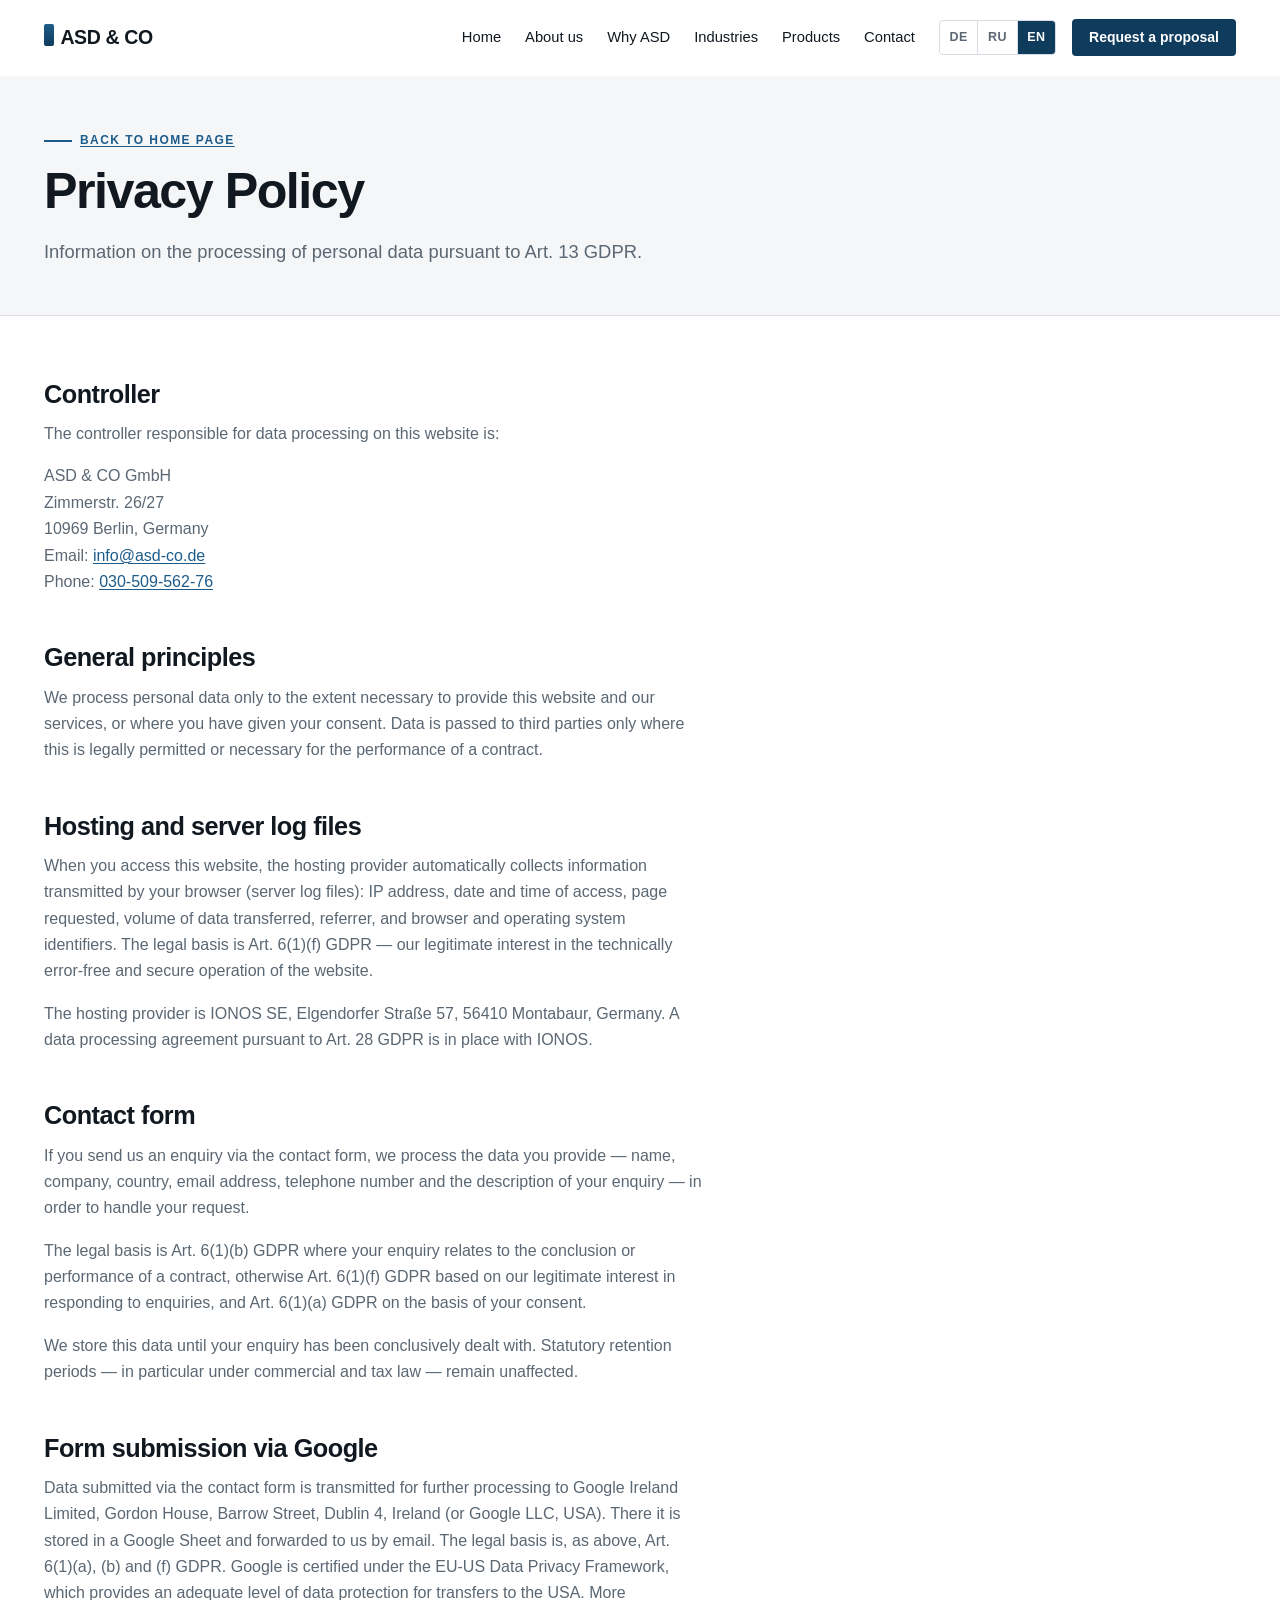
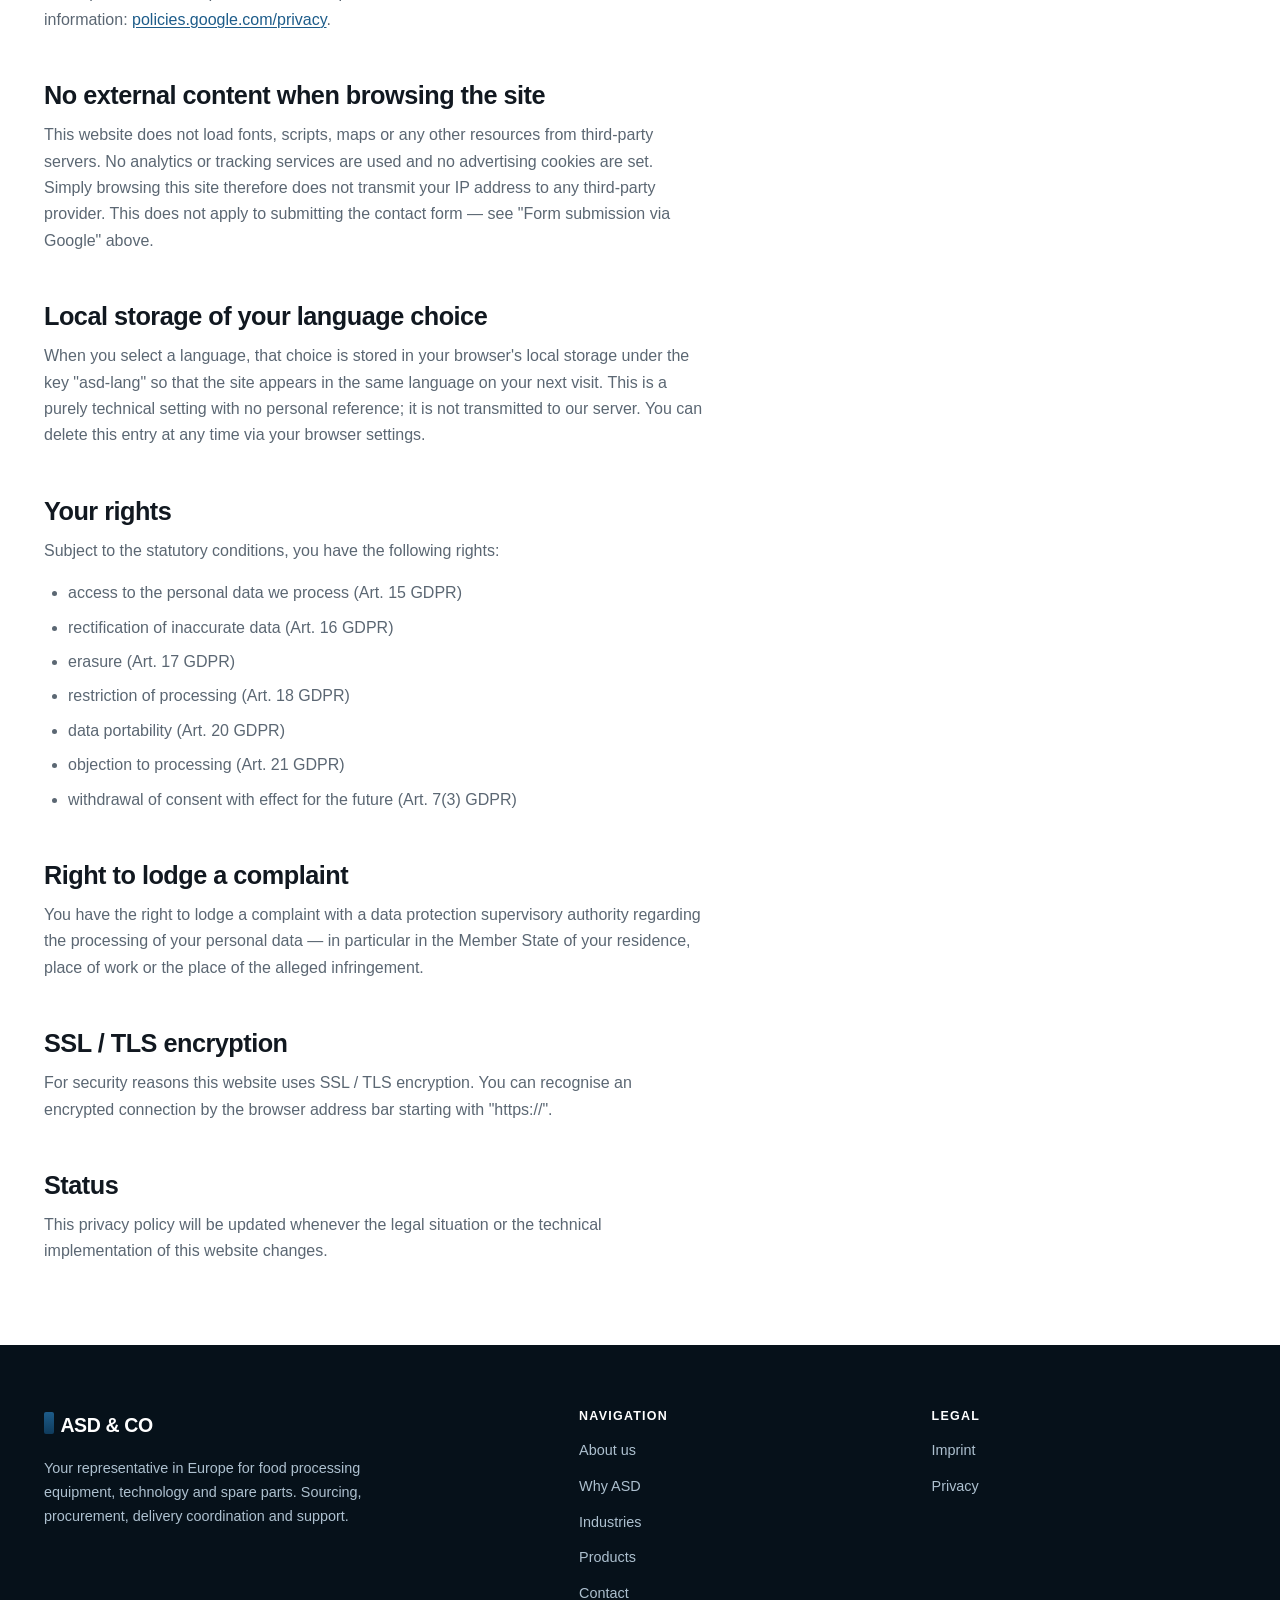
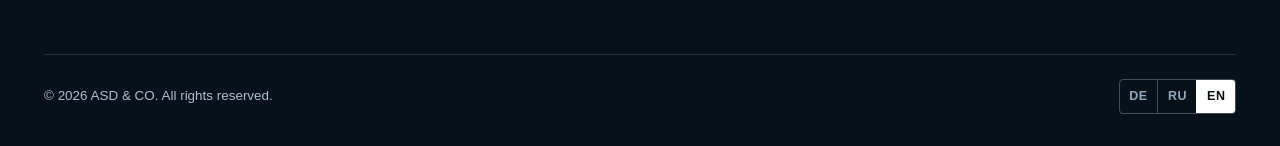
==== datenschutz.html @ ceb047a6 "Initial commit: ASD & CO Website Dreisprachige (DE/RU/EN) Unternehmenswebsite mit Kontaktformular, G" ====
<!DOCTYPE html>
<html lang="de">
<head>
<meta charset="utf-8">
<meta name="viewport" content="width=device-width, initial-scale=1">
<title data-i18n="prv.metaTitle">Datenschutzerklärung — ASD &amp; CO</title>
<meta name="robots" content="noindex">
<link rel="stylesheet" href="assets/css/style.css?v=13">
<link rel="icon" href="data:image/svg+xml,<svg xmlns='http://www.w3.org/2000/svg' viewBox='0 0 32 32'><rect width='32' height='32' rx='6' fill='%230f3b5c'/><text x='16' y='22' font-family='Arial' font-size='15' font-weight='bold' fill='white' text-anchor='middle'>A</text></svg>">
</head>
<body>

<a class="skip-link" href="#main" data-i18n="a11y.skip">Zum Inhalt springen</a>

<header class="header" id="header">
  <div class="header__inner">
    <a class="brand" href="index.html" aria-label="ASD &amp; CO">
      <span class="brand__mark" aria-hidden="true"></span>
      ASD &amp; CO
    </a>

    <nav class="nav" id="nav" data-i18n-aria="a11y.nav" aria-label="Hauptnavigation">
      <ul class="nav__list">
        <li><a class="nav__link" href="index.html"            data-i18n="nav.home">Startseite</a></li>
        <li><a class="nav__link" href="index.html#about"      data-i18n="nav.about">Über uns</a></li>
        <li><a class="nav__link" href="index.html#why"        data-i18n="nav.why">Warum ASD</a></li>
        <li><a class="nav__link" href="index.html#industries" data-i18n="nav.industries">Branchen</a></li>
        <li><a class="nav__link" href="index.html#supply"     data-i18n="nav.supply">Produkte</a></li>
        <li><a class="nav__link" href="index.html#contact"    data-i18n="nav.contact">Kontakt</a></li>
      </ul>
    </nav>

    <div class="header__actions">
      <div class="lang" role="group" data-i18n-aria="a11y.lang" aria-label="Sprache wählen">
        <button class="lang__btn" type="button" data-lang="de" aria-pressed="true">DE</button>
        <button class="lang__btn" type="button" data-lang="ru" aria-pressed="false">RU</button>
        <button class="lang__btn" type="button" data-lang="en" aria-pressed="false">EN</button>
      </div>
      <a class="btn btn--primary btn--sm header__cta" href="index.html#contact" data-i18n="cta.offer">Angebot erhalten</a>
    </div>
    <button class="burger" type="button" id="burger" aria-expanded="false" aria-controls="nav"
            data-i18n-aria="a11y.menu" aria-label="Menü öffnen">
      <span></span><span></span><span></span>
    </button>
  </div>
</header>

<main id="main">

<section class="page-head">
  <div class="container">
    <p class="eyebrow"><a href="index.html" data-i18n="legal.backHome">Zurück zur Startseite</a></p>
    <h1 data-i18n="prv.title">Datenschutzerklärung</h1>
    <p class="lead" data-i18n="prv.lead">Informationen zur Verarbeitung personenbezogener Daten nach Art. 13 DSGVO.</p>
  </div>
</section>

<section class="legal">
  <div class="container">
    <div class="legal__body">

      <h2 data-i18n="prv.h1">Verantwortlicher</h2>
      <p data-i18n="prv.h1t">Verantwortlich für die Datenverarbeitung auf dieser Website ist:</p>
      <address>
        ASD &amp; CO GmbH<br>
        Zimmerstr. 26/27<br>
        10969 Berlin, <span data-i18n="contact.country">Deutschland</span><br>
        <span data-i18n="contact.mailLabel">E-Mail</span>: <a href="mailto:info@asd-co.de">info@asd-co.de</a><br>
        <span data-i18n="contact.phoneLabel">Telefon</span>: <a href="tel:+493050956276">030-509-562-76</a>
      </address>

      <h2 data-i18n="prv.h2">Grundsätzliches</h2>
      <p data-i18n="prv.h2t">
        Wir verarbeiten personenbezogene Daten nur, soweit dies zur Bereitstellung dieser Website
        und unserer Leistungen erforderlich ist oder Sie eingewilligt haben. Eine Weitergabe an
        Dritte erfolgt nur, wenn dies gesetzlich zulässig oder für die Vertragserfüllung
        erforderlich ist.
      </p>

      <h2 data-i18n="prv.h3">Hosting und Server-Logfiles</h2>
      <p data-i18n="prv.h3t">
        Beim Aufruf dieser Website erhebt der Hosting-Anbieter automatisch Informationen, die Ihr
        Browser übermittelt (Server-Logfiles): IP-Adresse, Datum und Uhrzeit des Zugriffs,
        aufgerufene Seite, übertragene Datenmenge, Referrer sowie Browser- und
        Betriebssystemkennung. Rechtsgrundlage ist Art. 6 Abs. 1 lit. f DSGVO — unser berechtigtes
        Interesse am technisch fehlerfreien und sicheren Betrieb der Website.
      </p>
      <p data-i18n="prv.hosting">
        Hosting-Anbieter ist IONOS SE, Elgendorfer Straße 57, 56410 Montabaur, Deutschland.
        Mit IONOS besteht ein Vertrag zur Auftragsverarbeitung nach Art. 28 DSGVO.
      </p>

      <h2 data-i18n="prv.h4">Kontaktformular</h2>
      <p data-i18n="prv.h4t1">
        Wenn Sie uns über das Kontaktformular eine Anfrage senden, verarbeiten wir die von Ihnen
        angegebenen Daten — Name, Unternehmen, Land, E-Mail-Adresse, Telefonnummer und Beschreibung
        Ihrer Anfrage — zur Bearbeitung Ihres Anliegens.
      </p>
      <p data-i18n="prv.h4t2">
        Rechtsgrundlage ist Art. 6 Abs. 1 lit. b DSGVO, soweit Ihre Anfrage auf den Abschluss oder
        die Durchführung eines Vertrages gerichtet ist, im Übrigen Art. 6 Abs. 1 lit. f DSGVO
        aufgrund unseres berechtigten Interesses an der Beantwortung von Anfragen sowie
        Art. 6 Abs. 1 lit. a DSGVO auf Grundlage Ihrer Einwilligung.
      </p>
      <p data-i18n="prv.h4t3">
        Wir speichern diese Daten, bis Ihre Anfrage abschließend bearbeitet ist. Gesetzliche
        Aufbewahrungsfristen — insbesondere handels- und steuerrechtliche — bleiben unberührt.
      </p>

      <h2 data-i18n="prv.h4b">Formularversand über Google</h2>
      <p data-i18n-html="prv.h4bt">
        Die über das Kontaktformular übermittelten Daten werden zur Weiterverarbeitung an Google
        Ireland Limited, Gordon House, Barrow Street, Dublin 4, Irland (bzw. Google LLC, USA)
        übertragen. Dort werden sie in einem Google Sheet gespeichert und per E-Mail an uns
        weitergeleitet. Rechtsgrundlage ist wie oben Art. 6 Abs. 1 lit. a, b und f DSGVO. Google ist
        nach dem EU-US Data Privacy Framework zertifiziert, das ein angemessenes Datenschutzniveau
        für die Übermittlung in die USA vorsieht. Weitere Informationen:
        <a href="https://policies.google.com/privacy" target="_blank" rel="noopener">policies.google.com/privacy</a>.
      </p>

      <h2 data-i18n="prv.h5">Keine externen Inhalte beim Seitenaufruf</h2>
      <p data-i18n="prv.h5t">
        Diese Website lädt keine Schriftarten, Skripte, Karten oder sonstigen Ressourcen von fremden
        Servern nach. Es werden keine Analyse- oder Tracking-Dienste eingesetzt und keine
        Werbe-Cookies gesetzt. Beim reinen Besuch dieser Seite wird Ihre IP-Adresse daher an keinen
        Drittanbieter übertragen. Das gilt nicht für das Absenden des Kontaktformulars — siehe
        „Formularversand über Google“ oben.
      </p>

      <h2 data-i18n="prv.h6">Lokale Speicherung der Sprachwahl</h2>
      <p data-i18n="prv.h6t">
        Wählen Sie eine Sprache, wird diese Auswahl im lokalen Speicher Ihres Browsers
        (localStorage) unter dem Schlüssel „asd-lang“ abgelegt, damit die Seite bei Ihrem nächsten
        Besuch in derselben Sprache erscheint. Es handelt sich um eine rein technische Einstellung
        ohne Personenbezug; sie wird nicht an unseren Server übertragen. Sie können diesen Eintrag
        jederzeit über die Einstellungen Ihres Browsers löschen.
      </p>

      <h2 data-i18n="prv.h7">Ihre Rechte</h2>
      <p data-i18n="prv.h7t">Sie haben im Rahmen der gesetzlichen Voraussetzungen folgende Rechte:</p>
      <ul>
        <li data-i18n="prv.r1">Auskunft über die von uns verarbeiteten personenbezogenen Daten (Art. 15 DSGVO)</li>
        <li data-i18n="prv.r2">Berichtigung unrichtiger Daten (Art. 16 DSGVO)</li>
        <li data-i18n="prv.r3">Löschung (Art. 17 DSGVO)</li>
        <li data-i18n="prv.r4">Einschränkung der Verarbeitung (Art. 18 DSGVO)</li>
        <li data-i18n="prv.r5">Datenübertragbarkeit (Art. 20 DSGVO)</li>
        <li data-i18n="prv.r6">Widerspruch gegen die Verarbeitung (Art. 21 DSGVO)</li>
        <li data-i18n="prv.r7">Widerruf einer erteilten Einwilligung mit Wirkung für die Zukunft (Art. 7 Abs. 3 DSGVO)</li>
      </ul>

      <h2 data-i18n="prv.h8">Beschwerderecht</h2>
      <p data-i18n="prv.h8t">
        Sie haben das Recht, sich bei einer Datenschutz-Aufsichtsbehörde über die Verarbeitung Ihrer
        personenbezogenen Daten zu beschweren — insbesondere in dem Mitgliedstaat Ihres
        Aufenthaltsorts, Ihres Arbeitsplatzes oder des Orts des mutmaßlichen Verstoßes.
      </p>

      <h2 data-i18n="prv.h9">SSL- beziehungsweise TLS-Verschlüsselung</h2>
      <p data-i18n="prv.h9t">
        Diese Website nutzt aus Sicherheitsgründen eine SSL- beziehungsweise TLS-Verschlüsselung.
        Eine verschlüsselte Verbindung erkennen Sie daran, dass die Adresszeile des Browsers mit
        „https://“ beginnt.
      </p>

      <h2 data-i18n="prv.h10">Stand</h2>
      <p data-i18n="prv.h10t">
        Diese Datenschutzerklärung wird angepasst, sobald sich die Rechtslage oder die technische
        Umsetzung dieser Website ändert.
      </p>

    </div>
  </div>
</section>

</main>

<footer class="footer">
  <div class="container">
    <div class="footer__grid">
      <div class="footer__brand-col">
        <a class="brand" href="index.html">
          <span class="brand__mark" aria-hidden="true"></span>
          ASD &amp; CO
        </a>
        <p class="footer__about" data-i18n="footer.about">
          Ihr Vertreter in Europa für Lebensmittelausrüstung, Technologie und Ersatzteile.
          Auswahl, Beschaffung, Lieferorganisation und Betreuung.
        </p>
      </div>
      <div>
        <h2 class="footer__title" data-i18n="footer.navTitle">Navigation</h2>
        <ul class="footer__list">
          <li><a href="index.html#about"      data-i18n="nav.about">Über uns</a></li>
          <li><a href="index.html#why"        data-i18n="nav.why">Warum ASD</a></li>
          <li><a href="index.html#industries" data-i18n="nav.industries">Branchen</a></li>
          <li><a href="index.html#supply"     data-i18n="nav.supply">Produkte</a></li>
          <li><a href="index.html#contact"    data-i18n="nav.contact">Kontakt</a></li>
        </ul>
      </div>
      <div>
        <h2 class="footer__title" data-i18n="footer.legalTitle">Rechtliches</h2>
        <ul class="footer__list">
          <li><a href="impressum.html"   data-i18n="footer.imprint">Impressum</a></li>
          <li><a href="datenschutz.html" data-i18n="footer.privacy">Datenschutz</a></li>
        </ul>
      </div>
    </div>
    <div class="footer__bottom">
      <p>© <span id="year">2026</span> ASD &amp; CO. <span data-i18n="footer.rights">Alle Rechte vorbehalten.</span></p>
      <div class="lang" role="group" data-i18n-aria="a11y.lang" aria-label="Sprache wählen">
        <button class="lang__btn" type="button" data-lang="de" aria-pressed="true">DE</button>
        <button class="lang__btn" type="button" data-lang="ru" aria-pressed="false">RU</button>
        <button class="lang__btn" type="button" data-lang="en" aria-pressed="false">EN</button>
      </div>
    </div>
  </div>
</footer>

<script src="assets/js/i18n.js?v=13"></script>
<script src="assets/js/main.js?v=13"></script>
</body>
</html>
---- assets/css/style.css ----
/* ==========================================================================
   ASD & Co. GmbH — Stylesheet
   Hell & industriell-clean. Alle Farben und Abstände als Custom Properties,
   damit ein Rebrand an genau einer Stelle passiert.
   ========================================================================== */

/* --- Design-Tokens ------------------------------------------------------ */
:root {
  --surface:        #ffffff;
  --surface-muted:  #f4f6f8;
  --surface-sunken: #eaeef2;
  --surface-deep:   #0b1a26;
  --surface-deep-2: #12293c;

  --text:           #111820;
  --text-muted:     #5b6773;
  --text-invert:    #ffffff;
  --text-invert-mut:#adc0cf;

  --border:         #d7dde3;
  --border-strong:  #b9c4cd;

  --accent:         #0f3b5c;
  --accent-light:   #1d5c8a;
  --accent-soft:    #e8eff5;

  --danger:         #b3261e;
  --success:        #1c6b46;

  /* Abstandsskala */
  --sp-1: .25rem;  --sp-2: .5rem;   --sp-3: .75rem;  --sp-4: 1rem;
  --sp-5: 1.5rem;  --sp-6: 2rem;    --sp-7: 3rem;    --sp-8: 4rem;
  --sp-9: 6rem;    --sp-10: 8rem;

  --radius:    4px;
  --radius-lg: 8px;

  --shadow-sm: 0 1px 2px rgba(17, 24, 32, .06);
  --shadow-md: 0 4px 16px rgba(17, 24, 32, .08);
  --shadow-lg: 0 18px 48px rgba(17, 24, 32, .14);

  --container: 1240px;
  --header-h:  76px;

  /* Systemschriften mit vollständiger kyrillischer Abdeckung.
     Bewusst keine Google Fonts vom Google-CDN (DSGVO). */
  --font: -apple-system, BlinkMacSystemFont, "Segoe UI", Roboto,
          "Helvetica Neue", "Noto Sans", Arial, sans-serif;

  --ease: cubic-bezier(.22, .61, .36, 1);

  /* Bewegung — bewusst kurz gehalten: die Seite soll lebendig wirken,
     nicht auf sich warten lassen. */
  --dur-fast: .3s;
  --dur:      .45s;
  --stagger:  .06s;
}

/* --- Reset -------------------------------------------------------------- */
*, *::before, *::after { box-sizing: border-box; }
* { margin: 0; }

html {
  scroll-behavior: smooth;
  /* Ankerziele nicht unter die fixierte Kopfzeile schieben */
  scroll-padding-top: calc(var(--header-h) + var(--sp-4));
  -webkit-text-size-adjust: 100%;
}

body {
  font-family: var(--font);
  font-size: 1rem;
  line-height: 1.65;
  color: var(--text);
  background: var(--surface);
  -webkit-font-smoothing: antialiased;
  /* Verhindert horizontales Scrollen durch überstehende Dekoration */
  overflow-x: hidden;
}

img, svg, video { display: block; max-width: 100%; }
img { height: auto; }

button, input, textarea, select { font: inherit; color: inherit; }
button { cursor: pointer; background: none; border: 0; }

a { color: var(--accent-light); text-decoration-thickness: 1px; text-underline-offset: 2px; }

:focus-visible {
  outline: 3px solid var(--accent-light);
  outline-offset: 2px;
  border-radius: 2px;
}

/* --- Typografie --------------------------------------------------------- */
h1, h2, h3, h4 {
  line-height: 1.15;
  font-weight: 600;
  letter-spacing: -.02em;
  /* Lange deutsche und russische Komposita dürfen umbrechen statt zu überlaufen.
     Bewusst ohne hyphens:auto — das zerhackt Wörter wie "Lebensmitteltechnik"
     mitten in der Überschrift. */
  overflow-wrap: break-word;
  text-wrap: balance;
}

/* Obergrenze so gewählt, dass "Lebensmitteltechnik" in die Hero-Spalte passt
   und nicht mitten im Wort umbricht. */
h1 { font-size: clamp(2rem, 1.3rem + 2.3vw, 3.35rem); letter-spacing: -.03em; }
h2 { font-size: clamp(1.7rem, 1.25rem + 1.7vw, 2.7rem); }
h3 { font-size: clamp(1.1rem, 1rem + .4vw, 1.35rem); letter-spacing: -.01em; }

p { overflow-wrap: break-word; }

/* --- Layout-Bausteine --------------------------------------------------- */
.container {
  width: 100%;
  max-width: var(--container);
  margin-inline: auto;
  padding-inline: var(--sp-5);
}

.section { padding-block: clamp(3.5rem, 2rem + 6vw, 7rem); }
.section--muted  { background: var(--surface-muted); }
.section--deep   { background: var(--surface-deep); color: var(--text-invert); }

.section-head { max-width: 62ch; margin-bottom: var(--sp-7); }
.section-head--center { margin-inline: auto; text-align: center; }

.eyebrow {
  display: inline-flex;
  align-items: center;
  gap: var(--sp-2);
  font-size: .75rem;
  font-weight: 600;
  letter-spacing: .12em;
  text-transform: uppercase;
  color: var(--accent-light);
  margin-bottom: var(--sp-3);
}
.eyebrow::before {
  content: "";
  width: 28px; height: 2px;
  background: currentColor;
}
.section--deep .eyebrow { color: #7fb4d9; }

.lead {
  font-size: clamp(1.02rem, .98rem + .3vw, 1.15rem);
  color: var(--text-muted);
  margin-top: var(--sp-4);
}
.section--deep .lead { color: var(--text-invert-mut); }

/* --- Buttons ------------------------------------------------------------ */
.btn {
  display: inline-flex;
  align-items: center;
  justify-content: center;
  gap: var(--sp-2);
  padding: .85rem 1.6rem;
  border-radius: var(--radius);
  font-weight: 600;
  font-size: .95rem;
  line-height: 1.2;
  text-decoration: none;
  border: 1px solid transparent;
  transition: background-color .18s var(--ease), color .18s var(--ease),
              border-color .18s var(--ease), transform .18s var(--ease);
  text-align: center;
}
.btn:hover { transform: translateY(-1px); }
.btn:active { transform: translateY(0); }

.btn--primary { background: var(--accent); color: #fff; }
.btn--primary:hover { background: var(--accent-light); }

.btn--ghost {
  background: transparent;
  color: var(--text);
  border-color: var(--border-strong);
}
.btn--ghost:hover { border-color: var(--accent); color: var(--accent); background: var(--accent-soft); }

.btn--on-dark {
  background: rgba(255,255,255,.08);
  color: #fff;
  border-color: rgba(255,255,255,.35);
  backdrop-filter: blur(6px);
}
.btn--on-dark:hover { background: rgba(255,255,255,.16); border-color: rgba(255,255,255,.6); }

.btn--sm { padding: .55rem 1rem; font-size: .875rem; }
.btn--block { width: 100%; }

/* ==========================================================================
   Kopfzeile
   ========================================================================== */
.header {
  position: fixed;
  inset: 0 0 auto 0;
  z-index: 100;
  height: var(--header-h);
  display: flex;
  align-items: center;
  background: rgba(255,255,255,.92);
  backdrop-filter: blur(12px);
  border-bottom: 1px solid transparent;
  transition: box-shadow .25s var(--ease), border-color .25s var(--ease), height .25s var(--ease);
}
.header.is-scrolled {
  border-bottom-color: var(--border);
  box-shadow: var(--shadow-sm);
}

.header__inner {
  display: flex;
  align-items: center;
  gap: var(--sp-5);
  width: 100%;
  max-width: var(--container);
  margin-inline: auto;
  padding-inline: var(--sp-5);
}

/* Wortmarke */
.brand {
  display: inline-flex;
  align-items: baseline;
  gap: .4rem;
  text-decoration: none;
  color: var(--text);
  font-weight: 700;
  font-size: 1.22rem;
  letter-spacing: -.02em;
  white-space: nowrap;
  flex-shrink: 0;
}
.brand__mark {
  display: inline-block;
  width: 10px; height: 22px;
  background: linear-gradient(180deg, var(--accent-light), var(--accent));
  border-radius: 2px;
  transform: translateY(2px);
}

/* Navigation */
.nav { margin-inline-start: auto; }
.nav__list {
  display: flex;
  align-items: center;
  gap: var(--sp-5);
  list-style: none;
  padding: 0;
}
.nav__link {
  color: var(--text);
  text-decoration: none;
  font-size: .92rem;
  font-weight: 500;
  padding-block: .4rem;
  border-bottom: 2px solid transparent;
  white-space: nowrap;
  transition: color .18s var(--ease), border-color .18s var(--ease);
}
.nav__link:hover { color: var(--accent); }
.nav__link.is-active { color: var(--accent); border-bottom-color: var(--accent); }

.header__actions { display: flex; align-items: center; gap: var(--sp-4); flex-shrink: 0; }

/* Sprachumschalter */
.lang {
  display: inline-flex;
  align-items: center;
  border: 1px solid var(--border);
  border-radius: var(--radius);
  overflow: hidden;
  background: var(--surface);
}
.lang__btn {
  padding: .38rem .6rem;
  font-size: .78rem;
  font-weight: 600;
  letter-spacing: .04em;
  color: var(--text-muted);
  transition: background-color .16s var(--ease), color .16s var(--ease);
}
.lang__btn + .lang__btn { border-inline-start: 1px solid var(--border); }
.lang__btn:hover { background: var(--surface-muted); color: var(--text); }
.lang__btn[aria-pressed="true"] { background: var(--accent); color: #fff; }

/* Burger */
.burger {
  display: none;
  width: 42px; height: 42px;
  border: 1px solid var(--border);
  border-radius: var(--radius);
  padding: 0;
  position: relative;
}
.burger span {
  position: absolute;
  left: 11px; right: 11px;
  height: 2px;
  background: var(--text);
  transition: transform .22s var(--ease), opacity .22s var(--ease);
}
.burger span:nth-child(1) { top: 14px; }
.burger span:nth-child(2) { top: 20px; }
.burger span:nth-child(3) { top: 26px; }
.burger[aria-expanded="true"] span:nth-child(1) { transform: translateY(6px) rotate(45deg); }
.burger[aria-expanded="true"] span:nth-child(2) { opacity: 0; }
.burger[aria-expanded="true"] span:nth-child(3) { transform: translateY(-6px) rotate(-45deg); }

/* ==========================================================================
   1 — Hero
   ========================================================================== */
.hero {
  position: relative;
  min-height: min(92vh, 860px);
  display: flex;
  align-items: center;
  padding-block: calc(var(--header-h) + var(--sp-8)) var(--sp-8);
  background: var(--surface-deep);
  overflow: hidden;
}
.hero__bg {
  position: absolute;
  inset: 0;
  width: 100%; height: 100%;
  object-fit: cover;
  z-index: 0;
  /* Das Bild setzt sich beim Laden langsam — ruhiger, tiefer Einstieg
     statt eines harten Standbilds. */
  animation: heroSettle 2.4s cubic-bezier(.2, .6, .2, 1) backwards;
}
@keyframes heroSettle {
  from { transform: scale(1.06); }
  to   { transform: none; }
}

/* Hero-Inhalt fährt beim Laden nacheinander ein */
@keyframes riseIn {
  from { opacity: 0; transform: translateY(18px); }
  to   { opacity: 1; transform: none; }
}
.hero__title,
.hero__sub,
.hero__location,
.hero__actions { animation: riseIn .55s var(--ease) backwards; }
.hero__title    { animation-delay: .08s; }
.hero__sub      { animation-delay: .18s; }
.hero__location { animation-delay: .28s; }
.hero__actions  { animation-delay: .36s; }

.hero-card { animation: riseIn .5s var(--ease) backwards; }
.hero-card:nth-child(1) { animation-delay: .42s; }
.hero-card:nth-child(2) { animation-delay: .50s; }
.hero-card:nth-child(3) { animation-delay: .58s; }
.hero-card:nth-child(4) { animation-delay: .66s; }
.hero__scrim {
  position: absolute;
  inset: 0;
  z-index: 1;
  /* Zwei Ebenen: ein kräftiger Verlauf von links für die Lesbarkeit der
     Überschrift, darüber ein leichter Grundton, damit helle Fotos nicht
     ausbrennen. */
  background:
    linear-gradient(100deg, rgba(4,13,20,.95) 0%, rgba(4,13,20,.88) 38%, rgba(4,13,20,.55) 72%, rgba(4,13,20,.62) 100%),
    linear-gradient(180deg, rgba(4,13,20,.35), rgba(4,13,20,.25));
}
.hero__inner {
  position: relative;
  z-index: 2;
  display: grid;
  grid-template-columns: minmax(0, 1.15fr) minmax(0, .85fr);
  gap: clamp(2rem, 1rem + 4vw, 5rem);
  align-items: center;
  width: 100%;
}
.hero__content { color: #fff; max-width: 52ch; }
.hero__title { color: #fff; }
.hero__sub {
  margin-top: var(--sp-5);
  font-size: clamp(1.02rem, .96rem + .4vw, 1.2rem);
  color: #cddae4;
  max-width: 52ch;
}

.hero__location {
  display: inline-flex;
  align-items: center;
  gap: var(--sp-2);
  margin-top: var(--sp-5);
  padding: .4rem .85rem;
  border: 1px solid rgba(255,255,255,.28);
  border-radius: 999px;
  font-size: .84rem;
  letter-spacing: .04em;
  color: #dbe6ee;
  background: rgba(255,255,255,.06);
}

.hero__actions {
  display: flex;
  flex-wrap: wrap;
  gap: var(--sp-3);
  margin-top: var(--sp-6);
}

/* Vier Kärtchen rechts */
.hero__cards {
  display: grid;
  grid-template-columns: 1fr 1fr;
  gap: var(--sp-3);
}
.hero-card {
  display: flex;
  align-items: flex-start;
  gap: var(--sp-3);
  padding: var(--sp-4);
  border-radius: var(--radius-lg);
  background: rgba(255,255,255,.09);
  border: 1px solid rgba(255,255,255,.16);
  backdrop-filter: blur(10px);
  color: #eef4f9;
  font-size: .9rem;
  font-weight: 500;
  line-height: 1.4;
}
.hero-card svg { flex-shrink: 0; width: 20px; height: 20px; color: #7fd4ff; margin-top: 1px; }

/* ==========================================================================
   2 — Wer wir sind
   ========================================================================== */
.split {
  display: grid;
  grid-template-columns: repeat(2, minmax(0, 1fr));
  gap: clamp(2rem, 1rem + 4vw, 4.5rem);
  align-items: center;
}
/* Radius und Beschnitt liegen am Container, nicht am Bild: sonst würde das
   beim Erscheinen leicht vergrößerte Bild über seine Ecken hinauslaufen und
   auf schmalen Fenstern die Seite verbreitern. */
.split__media {
  position: relative;
  border-radius: var(--radius-lg);
  overflow: hidden;
  box-shadow: var(--shadow-md);
}
.split__media img,
.split__media svg {
  width: 100%;
  aspect-ratio: 4 / 3;
  object-fit: cover;
}
.split--reverse .split__media { order: 2; }

.about__name { margin-bottom: var(--sp-2); }
.about__role {
  font-size: clamp(1rem, .95rem + .35vw, 1.2rem);
  color: var(--accent-light);
  font-weight: 500;
  margin-bottom: var(--sp-5);
}
.about__text + .about__text { margin-top: var(--sp-4); }
.about__text { color: var(--text-muted); }

/* ==========================================================================
   3 — Warum Unternehmen uns vertrauen
   ========================================================================== */
.cards {
  display: grid;
  grid-template-columns: repeat(4, minmax(0, 1fr));
  gap: var(--sp-4);
}
.card {
  padding: var(--sp-5);
  background: var(--surface);
  border: 1px solid var(--border);
  border-radius: var(--radius-lg);
  transition: border-color .2s var(--ease), box-shadow .2s var(--ease), transform .2s var(--ease);
}
.card:hover {
  border-color: var(--accent-light);
  box-shadow: var(--shadow-md);
  transform: translateY(-3px);
}
.card__icon {
  width: 44px; height: 44px;
  display: grid; place-items: center;
  border-radius: var(--radius);
  background: var(--accent-soft);
  color: var(--accent);
  margin-bottom: var(--sp-4);
  transition: background-color .22s var(--ease), color .22s var(--ease),
              transform .22s var(--ease);
}
.card:hover .card__icon {
  background: var(--accent);
  color: #fff;
  transform: translateY(-2px);
}
.card__icon svg { width: 22px; height: 22px; }
.card__title { margin-bottom: var(--sp-2); }
.card__text { font-size: .92rem; color: var(--text-muted); line-height: 1.55; }

/* ==========================================================================
   4 — Hauptbereiche (Bildkacheln, ohne Beschreibungstext)
   ========================================================================== */
.tiles {
  display: grid;
  grid-template-columns: repeat(3, minmax(0, 1fr));
  gap: var(--sp-4);
}
.tile {
  position: relative;
  display: block;
  border-radius: var(--radius-lg);
  overflow: hidden;
  aspect-ratio: 4 / 3;
  background: var(--surface-deep);
  text-decoration: none;
}
.tile {
  transition: box-shadow .3s var(--ease), transform .3s var(--ease);
}
.tile img {
  width: 100%; height: 100%;
  object-fit: cover;
  transition: transform .6s var(--ease);
}
.tile:hover { transform: translateY(-4px); box-shadow: var(--shadow-lg); }
.tile:hover img { transform: scale(1.06); }
.tile__label { transition: transform .3s var(--ease); }
.tile:hover .tile__label { transform: translateY(-3px); }
.tile__scrim {
  position: absolute; inset: 0;
  background: linear-gradient(180deg, rgba(6,17,26,0) 38%, rgba(6,17,26,.82) 100%);
}
.tile__label {
  position: absolute;
  inset: auto 0 0 0;
  padding: var(--sp-5);
  color: #fff;
  font-size: clamp(1rem, .95rem + .35vw, 1.22rem);
  font-weight: 600;
  letter-spacing: -.01em;
  display: flex;
  align-items: center;
  gap: var(--sp-3);
}
.tile__label svg { width: 22px; height: 22px; flex-shrink: 0; color: #7fd4ff; }

/* ==========================================================================
   5 — Was wir liefern
   ========================================================================== */
.supply__list {
  display: grid;
  grid-template-columns: repeat(2, minmax(0, 1fr));
  gap: var(--sp-3) var(--sp-5);
  list-style: none;
  padding: 0;
  margin-top: var(--sp-5);
}
.supply__item {
  display: flex;
  align-items: center;
  gap: var(--sp-3);
  padding: var(--sp-3) 0;
  border-bottom: 1px solid var(--border);
  font-weight: 500;
  transition: border-color .22s var(--ease);
}
.supply__item svg {
  width: 20px; height: 20px;
  color: var(--accent-light);
  flex-shrink: 0;
  transition: transform .22s var(--ease);
}
.supply__item:hover { border-bottom-color: var(--accent-light); }
.supply__item:hover svg { transform: translateX(3px); }

/* ==========================================================================
   6 — Europäische Qualität
   ========================================================================== */
.checks { list-style: none; padding: 0; margin-top: var(--sp-5); display: grid; gap: var(--sp-4); }
.checks li {
  display: flex;
  align-items: flex-start;
  gap: var(--sp-3);
  font-size: clamp(1rem, .96rem + .3vw, 1.12rem);
  font-weight: 500;
}
.checks svg { width: 24px; height: 24px; color: #7fd4ff; flex-shrink: 0; margin-top: 2px; }

.pullquote {
  margin-top: var(--sp-6);
  padding: var(--sp-5);
  border-inline-start: 3px solid #7fd4ff;
  background: rgba(255,255,255,.05);
  border-radius: 0 var(--radius) var(--radius) 0;
  color: var(--text-invert-mut);
  font-size: 1.02rem;
}

/* ==========================================================================
   7 — Wie wir arbeiten (Timeline)
   ========================================================================== */
.timeline {
  display: grid;
  grid-template-columns: repeat(6, minmax(0, 1fr));
  gap: var(--sp-4);
  counter-reset: step;
  position: relative;
  margin-top: var(--sp-7);
}
/* Blasse Grundschiene hinter den Punkten */
.timeline::before {
  content: "";
  position: absolute;
  top: 22px;
  left: 8%;
  right: 8%;
  height: 2px;
  background: var(--border-strong);
  z-index: 0;
}

/* Der Strahl, der beim Hereinscrollen von links nach rechts über die Schiene
   läuft. Bewusst per width statt scaleX animiert, damit der Leuchtpunkt an der
   Spitze scharf bleibt und nicht mitverzerrt wird. */
.timeline::after {
  content: "";
  position: absolute;
  top: 22px;
  left: 8%;
  width: 0;
  height: 2px;
  background: linear-gradient(90deg, var(--accent-light), var(--accent));
  box-shadow: 0 0 12px 1px rgba(29, 92, 138, .55);
  z-index: 0;
}
/* Gleichmäßiges Tempo: nur so trifft die Strahlspitze jeden Punkt genau dann,
   wenn dessen Verzögerung abläuft. Mit Ease-out würde der Strahl den Punkten
   in der Mitte davonlaufen. */
.timeline.is-visible::after {
  animation: beam .75s linear forwards;
}
@keyframes beam { to { width: 84%; } }

/* Der Container selbst blendet nicht mit ein — sonst würde er die gestaffelten
   Schritte überdecken. Ausgelöst wird trotzdem über .reveal / .is-visible. */
.timeline.reveal { opacity: 1; transform: none; transition: none; }

.step { position: relative; z-index: 1; text-align: center; opacity: 0; }
.timeline.is-visible .step { animation: stepIn .3s var(--ease) forwards; }
.timeline.is-visible .step__dot { animation: dotIn .3s var(--ease) backwards; }

/* Die Punkte sitzen bei 0 / 20 / 40 / 60 / 80 / 100 % der Strahlstrecke.
   Bei 750 ms Laufzeit erreicht die Spitze sie nach 0 / 150 / 300 / 450 / 600 /
   750 ms — die Verzögerungen liegen minimal davor, damit der Punkt im Moment
   des Vorbeilaufens fertig ist. Gesamtdauer rund eine Sekunde. */
.timeline.is-visible .step:nth-child(1),
.timeline.is-visible .step:nth-child(1) .step__dot { animation-delay: 0s; }
.timeline.is-visible .step:nth-child(2),
.timeline.is-visible .step:nth-child(2) .step__dot { animation-delay: .14s; }
.timeline.is-visible .step:nth-child(3),
.timeline.is-visible .step:nth-child(3) .step__dot { animation-delay: .28s; }
.timeline.is-visible .step:nth-child(4),
.timeline.is-visible .step:nth-child(4) .step__dot { animation-delay: .42s; }
.timeline.is-visible .step:nth-child(5),
.timeline.is-visible .step:nth-child(5) .step__dot { animation-delay: .56s; }
.timeline.is-visible .step:nth-child(6),
.timeline.is-visible .step:nth-child(6) .step__dot { animation-delay: .70s; }

@keyframes stepIn {
  from { opacity: 0; transform: translateY(10px); }
  to   { opacity: 1; transform: none; }
}
@keyframes dotIn {
  0%   { transform: scale(.4); }
  60%  { transform: scale(1.14); }
  100% { transform: scale(1); }
}
.step__dot {
  width: 44px; height: 44px;
  margin: 0 auto var(--sp-4);
  display: grid; place-items: center;
  border-radius: 50%;
  background: var(--surface);
  border: 2px solid var(--accent);
  color: var(--accent);
  font-weight: 700;
  font-size: .95rem;
}
.step__title { font-size: 1rem; margin-bottom: var(--sp-1); }
.step__text { font-size: .86rem; color: var(--text-muted); line-height: 1.5; }

/* ==========================================================================
   8 — Kontakt
   ========================================================================== */
.contact { position: relative; background: var(--surface-deep); color: #fff; overflow: hidden; }
.contact__bg {
  position: absolute; inset: 0;
  width: 100%; height: 100%;
  object-fit: cover;
  opacity: .22;
}
.contact__scrim {
  position: absolute; inset: 0;
  background: linear-gradient(180deg, rgba(11,26,38,.90), rgba(11,26,38,.97));
}
.contact__inner { position: relative; z-index: 2; }

.contact__grid {
  display: grid;
  grid-template-columns: minmax(0, .8fr) minmax(0, 1.2fr);
  gap: clamp(2rem, 1rem + 4vw, 4.5rem);
  align-items: start;
}

.contact__facts { list-style: none; padding: 0; display: grid; gap: var(--sp-5); margin-top: var(--sp-6); }
.contact__fact { display: flex; gap: var(--sp-3); align-items: flex-start; }
.contact__fact svg { width: 22px; height: 22px; color: #7fd4ff; flex-shrink: 0; margin-top: 3px; }
.contact__fact-label { font-size: .78rem; text-transform: uppercase; letter-spacing: .1em; color: #8fa9bd; }
.contact__fact-value { font-weight: 500; }
.contact__fact-value a { color: #fff; text-decoration: none; border-bottom: 1px solid rgba(255,255,255,.35); }
.contact__fact-value a:hover { border-bottom-color: #7fd4ff; }

/* --- Formular ----------------------------------------------------------- */
.form {
  background: var(--surface);
  color: var(--text);
  padding: clamp(1.5rem, 1rem + 2vw, 2.5rem);
  border-radius: var(--radius-lg);
  box-shadow: var(--shadow-lg);
}
.form__grid {
  display: grid;
  grid-template-columns: repeat(2, minmax(0, 1fr));
  gap: var(--sp-4);
}
.field { display: flex; flex-direction: column; gap: var(--sp-2); }
.field--full { grid-column: 1 / -1; }

.field__label { font-size: .86rem; font-weight: 600; }
.field__req { color: var(--danger); }

.field input[type="text"],
.field input[type="email"],
.field input[type="tel"],
.field select,
.field textarea {
  width: 100%;
  padding: .7rem .85rem;
  border: 1px solid var(--border-strong);
  border-radius: var(--radius);
  background: var(--surface);
  transition: border-color .16s var(--ease), box-shadow .16s var(--ease);
}
.field textarea { resize: vertical; min-height: 120px; }
.field input:focus, .field select:focus, .field textarea:focus {
  outline: none;
  border-color: var(--accent-light);
  box-shadow: 0 0 0 3px rgba(29, 92, 138, .16);
}
.field.has-error input,
.field.has-error select,
.field.has-error textarea { border-color: var(--danger); }
.field.has-error .field__error { display: block; }

.field__error {
  display: none;
  font-size: .8rem;
  color: var(--danger);
  font-weight: 500;
}

/* Einwilligung */
.consent { display: flex; gap: var(--sp-3); align-items: flex-start; }
.consent input[type="checkbox"] {
  width: 18px; height: 18px;
  margin-top: 3px;
  flex-shrink: 0;
  accent-color: var(--accent);
}
.consent label { font-size: .86rem; color: var(--text-muted); line-height: 1.5; }

/* Erfolgs- und Hinweiszustand */
.form__note {
  margin-top: var(--sp-4);
  font-size: .8rem;
  color: var(--text-muted);
  text-align: center;
}
.form__sendError {
  margin-top: var(--sp-3);
  padding: var(--sp-3) var(--sp-4);
  background: #fdecea;
  border: 1px solid #f3b4ac;
  border-radius: var(--radius);
  color: var(--danger);
  font-size: .85rem;
  text-align: center;
}
.form__sendError a { color: inherit; text-decoration: underline; }
.form__success {
  display: none;
  text-align: center;
  padding: var(--sp-6) var(--sp-4);
}
.form__success svg { width: 56px; height: 56px; color: var(--success); margin: 0 auto var(--sp-4); }
.form__success h3 { margin-bottom: var(--sp-3); }
.form__success p { color: var(--text-muted); }
.form.is-sent .form__body { display: none; }
.form.is-sent .form__success { display: block; }

/* ==========================================================================
   Fußzeile
   ========================================================================== */
.footer {
  background: #06111a;
  color: var(--text-invert-mut);
  padding-block: var(--sp-8) var(--sp-6);
  font-size: .9rem;
}
.footer__grid {
  display: grid;
  grid-template-columns: 1.6fr 1fr 1fr;
  gap: var(--sp-7);
  padding-bottom: var(--sp-7);
  border-bottom: 1px solid rgba(255,255,255,.12);
}
.footer .brand { color: #fff; }
.footer__about { margin-top: var(--sp-4); max-width: 42ch; }
.footer__title {
  font-size: .78rem; text-transform: uppercase; letter-spacing: .1em;
  color: #fff; margin-bottom: var(--sp-4); font-weight: 600;
}
.footer__list { list-style: none; padding: 0; display: grid; gap: var(--sp-3); }
.footer__list a { color: var(--text-invert-mut); text-decoration: none; }
.footer__list a:hover { color: #fff; text-decoration: underline; }

.footer__bottom {
  display: flex;
  flex-wrap: wrap;
  gap: var(--sp-4);
  justify-content: space-between;
  align-items: center;
  padding-top: var(--sp-5);
  font-size: .84rem;
}
.footer .lang { background: transparent; border-color: rgba(255,255,255,.25); }
.footer .lang__btn { color: #8fa9bd; }
.footer .lang__btn + .lang__btn { border-color: rgba(255,255,255,.25); }
.footer .lang__btn:hover { background: rgba(255,255,255,.08); color: #fff; }
.footer .lang__btn[aria-pressed="true"] { background: #fff; color: #06111a; }

/* ==========================================================================
   Rechtsseiten (Impressum / Datenschutz)
   ========================================================================== */
.page-head {
  padding-block: calc(var(--header-h) + var(--sp-7)) var(--sp-7);
  background: var(--surface-muted);
  border-bottom: 1px solid var(--border);
}
.legal { padding-block: var(--sp-8); }
.legal__body { max-width: 74ch; }
.legal__body h2 { font-size: clamp(1.25rem, 1.1rem + .6vw, 1.6rem); margin-top: var(--sp-7); margin-bottom: var(--sp-3); }
.legal__body h2:first-child { margin-top: 0; }
.legal__body h3 { margin-top: var(--sp-5); margin-bottom: var(--sp-2); }
.legal__body p, .legal__body ul { color: var(--text-muted); margin-bottom: var(--sp-4); }
.legal__body ul { padding-inline-start: var(--sp-5); display: grid; gap: var(--sp-2); }
.legal__body address { font-style: normal; color: var(--text-muted); margin-bottom: var(--sp-4); }

/* ==========================================================================
   Hilfsklassen
   ========================================================================== */
.skip-link {
  position: absolute;
  left: var(--sp-4);
  top: -100px;
  z-index: 200;
  background: var(--accent);
  color: #fff;
  padding: .75rem 1.25rem;
  border-radius: var(--radius);
  text-decoration: none;
  transition: top .18s var(--ease);
}
.skip-link:focus { top: var(--sp-4); }

.visually-hidden {
  position: absolute !important;
  width: 1px; height: 1px;
  padding: 0; margin: -1px;
  overflow: hidden;
  clip: rect(0 0 0 0);
  white-space: nowrap;
  border: 0;
}

/* Einblendungen beim Scrollen */
.reveal {
  opacity: 0;
  transform: translateY(18px);
  transition: opacity .6s var(--ease), transform .6s var(--ease);
}
.reveal.is-visible { opacity: 1; transform: none; }

/* --- Gestaffeltes Erscheinen -------------------------------------------- */
/* Auf ein Raster gesetzt, erscheinen dessen Kinder nacheinander statt als
   ein Block. Der Container selbst blendet dann nicht mit ein — sonst würde
   sein eigenes Einblenden die Staffelung überdecken. */
.reveal.stagger { opacity: 1; transform: none; transition: none; }

.stagger > * {
  opacity: 0;
  transform: translateY(14px);
  transition: opacity var(--dur) var(--ease), transform var(--dur) var(--ease);
}
.stagger.is-visible > * { opacity: 1; transform: none; }

.stagger.is-visible > *:nth-child(1)  { transition-delay: 0s;   }
.stagger.is-visible > *:nth-child(2)  { transition-delay: .06s; }
.stagger.is-visible > *:nth-child(3)  { transition-delay: .12s; }
.stagger.is-visible > *:nth-child(4)  { transition-delay: .18s; }
.stagger.is-visible > *:nth-child(5)  { transition-delay: .24s; }
.stagger.is-visible > *:nth-child(6)  { transition-delay: .30s; }
.stagger.is-visible > *:nth-child(7)  { transition-delay: .36s; }
.stagger.is-visible > *:nth-child(8)  { transition-delay: .42s; }
.stagger.is-visible > *:nth-child(9)  { transition-delay: .48s; }
.stagger.is-visible > *:nth-child(10) { transition-delay: .54s; }
.stagger.is-visible > *:nth-child(11) { transition-delay: .60s; }
.stagger.is-visible > *:nth-child(12) { transition-delay: .66s; }

/* Die Akzentlinie vor den Überschriften zieht sich auf */
.reveal .eyebrow::before {
  transform: scaleX(0);
  transform-origin: left center;
  transition: transform .5s var(--ease) .12s;
}
.reveal.is-visible .eyebrow::before { transform: none; }

/* Bilder setzen sich beim Erscheinen leicht — gibt Tiefe statt hartem Auftauchen */
.split .split__media img {
  transform: scale(1.04);
  transition: transform .9s var(--ease);
}
.split.is-visible .split__media img { transform: none; }

/* ==========================================================================
   Responsive
   ========================================================================== */
@media (max-width: 1100px) {
  .cards { grid-template-columns: repeat(2, minmax(0, 1fr)); }
  .timeline { grid-template-columns: repeat(3, minmax(0, 1fr)); row-gap: var(--sp-6); }
  /* Ohne durchgehende Zeile ergibt auch der Strahl keinen Sinn — die Schritte
     erscheinen weiterhin nacheinander. */
  .timeline::before, .timeline::after { display: none; }
}

@media (max-width: 960px) {
  /* Navigation wandert ins Ausklappmenü */
  .nav {
    position: fixed;
    inset: var(--header-h) 0 auto 0;
    background: var(--surface);
    border-bottom: 1px solid var(--border);
    box-shadow: var(--shadow-md);
    padding: var(--sp-5);
    margin: 0;
    display: none;
    max-height: calc(100dvh - var(--header-h));
    overflow-y: auto;
  }
  .nav.is-open { display: block; }
  .nav__list { flex-direction: column; align-items: stretch; gap: 0; }
  .nav__link {
    display: block;
    padding: var(--sp-4) 0;
    border-bottom: 1px solid var(--border);
    font-size: 1rem;
  }
  .nav__link.is-active { border-bottom-color: var(--border); }
  /* Der Kopfbereich bricht in zwei Zeilen um: oben Logo + Menü-Symbol, darunter
     Sprachumschalter + Angebots-Knopf. Bei 375px passen sonst nicht alle vier
     Elemente nebeneinander — der Knopf soll aber immer sichtbar bleiben,
     nicht im Ausklappmenü verschwinden. */
  :root { --header-h: 116px; }
  .header__inner { flex-wrap: wrap; row-gap: var(--sp-3); }
  .brand { order: 1; }
  .burger { display: block; order: 2; margin-inline-start: auto; }
  .header__actions {
    order: 3;
    flex-basis: 100%;
    margin-inline-start: 0;
    justify-content: flex-start;
  }

  .hero__inner { grid-template-columns: 1fr; }
  .hero__content { max-width: none; }
  .hero__cards { grid-template-columns: repeat(2, minmax(0, 1fr)); }

  .split { grid-template-columns: 1fr; }
  .split--reverse .split__media { order: 0; }

  .tiles { grid-template-columns: repeat(2, minmax(0, 1fr)); }

  .contact__grid { grid-template-columns: 1fr; }

  .footer__grid { grid-template-columns: 1fr 1fr; gap: var(--sp-6); }
  .footer__brand-col { grid-column: 1 / -1; }
}

@media (max-width: 640px) {
  .cards { grid-template-columns: 1fr; }
  .tiles { grid-template-columns: 1fr; }
  .timeline { grid-template-columns: 1fr; text-align: start; }
  .step { display: grid; grid-template-columns: 44px 1fr; gap: var(--sp-4); text-align: start; }
  .step__dot { margin: 0; }

  .form__grid { grid-template-columns: 1fr; }
  .supply__list { grid-template-columns: 1fr; }
  .hero__cards { grid-template-columns: 1fr; }
  .hero__actions .btn { width: 100%; }

  .footer__grid { grid-template-columns: 1fr; }
  .footer__bottom { flex-direction: column; align-items: flex-start; }
}

/* ==========================================================================
   Bewegung reduzieren
   ========================================================================== */
@media (prefers-reduced-motion: reduce) {
  html { scroll-behavior: auto; }
  *, *::before, *::after {
    animation-duration: .001ms !important;
    animation-iteration-count: 1 !important;
    transition-duration: .001ms !important;
  }
  .reveal { opacity: 1; transform: none; }
  .tile:hover img, .tile:hover, .tile:hover .tile__label { transform: none; }
  /* Ablauf ohne Bewegung: alles sofort sichtbar, kein Strahl */
  .step { opacity: 1; }
  .timeline::after { display: none; }
  /* Gestaffelte Inhalte sofort sichtbar, ohne Verzögerung */
  .stagger > * { opacity: 1; transform: none; transition-delay: 0s !important; }
  .reveal .eyebrow::before { transform: none; }
  .split .split__media img { transform: none; }
  .hero__bg, .hero__title, .hero__sub, .hero__location,
  .hero__actions, .hero-card { animation: none; }
}

/* ==========================================================================
   Druck
   ========================================================================== */
@media print {
  .header, .footer, .hero__bg, .hero__scrim, .contact__bg, .burger, .lang { display: none !important; }
  body { color: #000; }
  .section { padding-block: 1rem; }
}
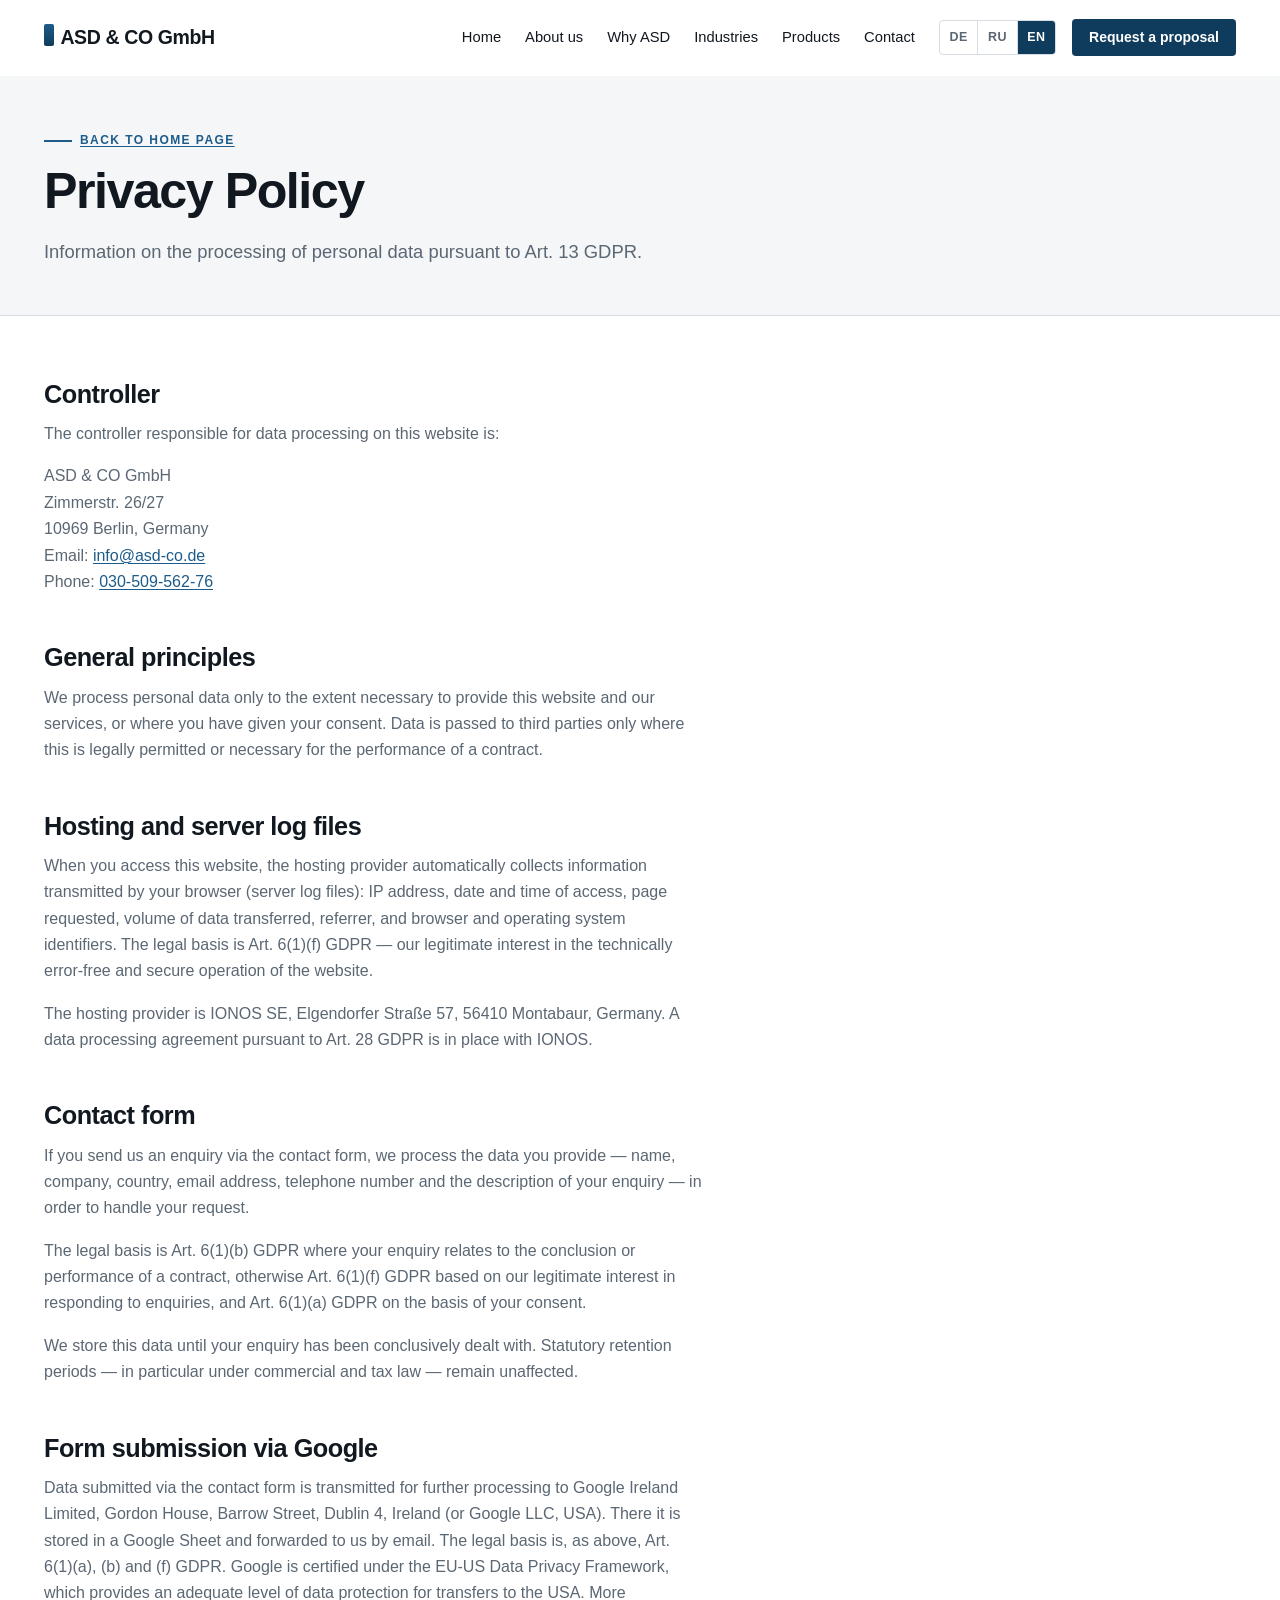
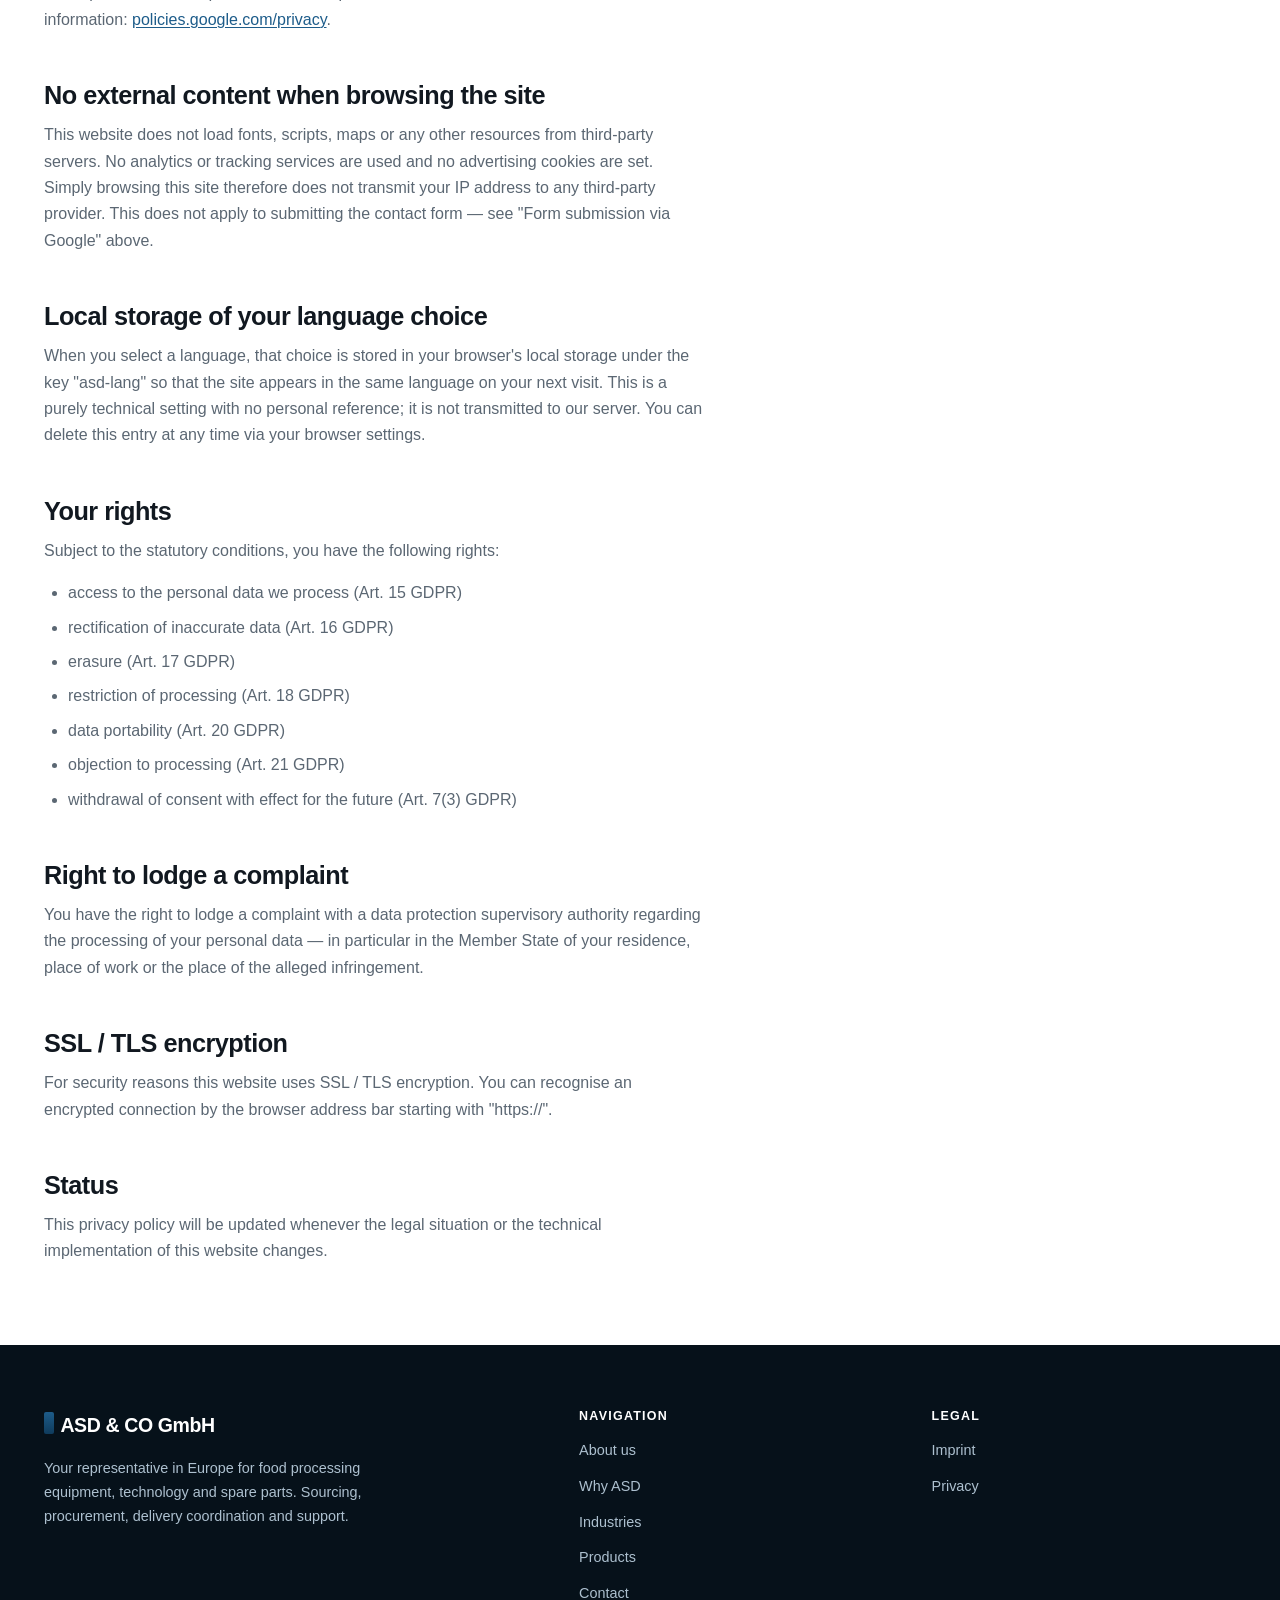
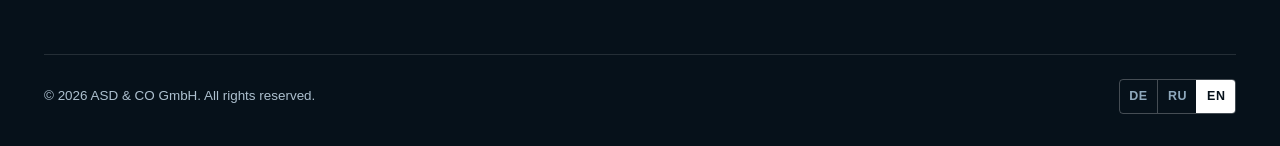
==== commit 647d5410: "Markenname überall zu ASD & CO GmbH ergänzt Impressum: ASD & CO GmbH zusätzlich unter "Redaktionell " ====
--- a/datenschutz.html
+++ b/datenschutz.html
@@ -3,9 +3,9 @@
 <head>
 <meta charset="utf-8">
 <meta name="viewport" content="width=device-width, initial-scale=1">
-<title data-i18n="prv.metaTitle">Datenschutzerklärung — ASD &amp; CO</title>
+<title data-i18n="prv.metaTitle">Datenschutzerklärung — ASD &amp; CO GmbH</title>
 <meta name="robots" content="noindex">
-<link rel="stylesheet" href="assets/css/style.css?v=13">
+<link rel="stylesheet" href="assets/css/style.css?v=14">
 <link rel="icon" href="data:image/svg+xml,<svg xmlns='http://www.w3.org/2000/svg' viewBox='0 0 32 32'><rect width='32' height='32' rx='6' fill='%230f3b5c'/><text x='16' y='22' font-family='Arial' font-size='15' font-weight='bold' fill='white' text-anchor='middle'>A</text></svg>">
 </head>
 <body>
@@ -14,9 +14,9 @@
 
 <header class="header" id="header">
   <div class="header__inner">
-    <a class="brand" href="index.html" aria-label="ASD &amp; CO">
+    <a class="brand" href="index.html" aria-label="ASD &amp; CO GmbH">
       <span class="brand__mark" aria-hidden="true"></span>
-      ASD &amp; CO
+      ASD &amp; CO GmbH
     </a>
 
     <nav class="nav" id="nav" data-i18n-aria="a11y.nav" aria-label="Hauptnavigation">
@@ -180,7 +180,7 @@
       <div class="footer__brand-col">
         <a class="brand" href="index.html">
           <span class="brand__mark" aria-hidden="true"></span>
-          ASD &amp; CO
+          ASD &amp; CO GmbH
         </a>
         <p class="footer__about" data-i18n="footer.about">
           Ihr Vertreter in Europa für Lebensmittelausrüstung, Technologie und Ersatzteile.
@@ -206,7 +206,7 @@
       </div>
     </div>
     <div class="footer__bottom">
-      <p>© <span id="year">2026</span> ASD &amp; CO. <span data-i18n="footer.rights">Alle Rechte vorbehalten.</span></p>
+      <p>© <span id="year">2026</span> ASD &amp; CO GmbH. <span data-i18n="footer.rights">Alle Rechte vorbehalten.</span></p>
       <div class="lang" role="group" data-i18n-aria="a11y.lang" aria-label="Sprache wählen">
         <button class="lang__btn" type="button" data-lang="de" aria-pressed="true">DE</button>
         <button class="lang__btn" type="button" data-lang="ru" aria-pressed="false">RU</button>
@@ -216,7 +216,7 @@
   </div>
 </footer>
 
-<script src="assets/js/i18n.js?v=13"></script>
-<script src="assets/js/main.js?v=13"></script>
+<script src="assets/js/i18n.js?v=14"></script>
+<script src="assets/js/main.js?v=14"></script>
 </body>
 </html>
